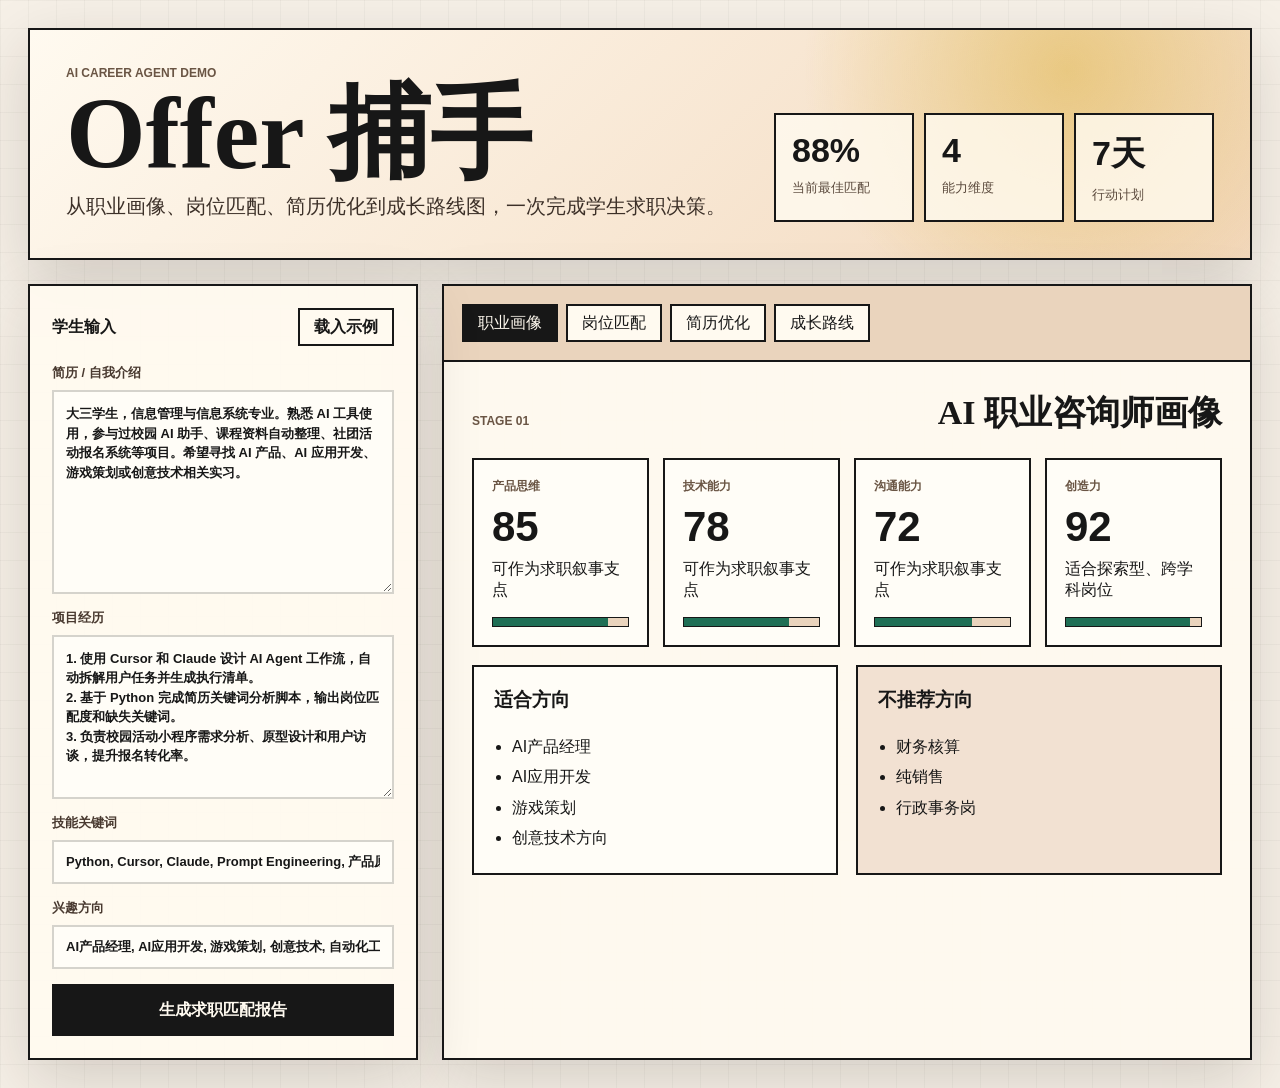
==== index.html @ b18f6e70 "Build Offer Catcher demo" ====
<!doctype html>
<html lang="zh-CN">
  <head>
    <meta charset="UTF-8" />
    <meta name="viewport" content="width=device-width, initial-scale=1.0" />
    <title>Offer 捕手 | 学生求职匹配智能体</title>
    <link rel="stylesheet" href="./styles.css" />
  </head>
  <body>
    <main class="app-shell">
      <section class="hero">
        <div>
          <p class="eyebrow">AI Career Agent Demo</p>
          <h1>Offer 捕手</h1>
          <p class="subtitle">从职业画像、岗位匹配、简历优化到成长路线图，一次完成学生求职决策。</p>
        </div>
        <div class="hero-metrics" aria-label="demo summary">
          <div><strong id="topScore">92%</strong><span>当前最佳匹配</span></div>
          <div><strong>4</strong><span>能力维度</span></div>
          <div><strong>7天</strong><span>行动计划</span></div>
        </div>
      </section>

      <section class="workspace">
        <aside class="input-panel" aria-label="student profile input">
          <div class="panel-title">
            <span>学生输入</span>
            <button id="loadSample" type="button">载入示例</button>
          </div>

          <label>
            简历 / 自我介绍
            <textarea id="resumeInput" rows="9"></textarea>
          </label>

          <label>
            项目经历
            <textarea id="projectInput" rows="7"></textarea>
          </label>

          <label>
            技能关键词
            <input id="skillInput" type="text" />
          </label>

          <label>
            兴趣方向
            <input id="interestInput" type="text" />
          </label>

          <button class="primary-action" id="analyzeBtn" type="button">生成求职匹配报告</button>
        </aside>

        <section class="result-panel">
          <nav class="stage-tabs" aria-label="analysis stages">
            <button class="tab active" data-tab="profile" type="button">职业画像</button>
            <button class="tab" data-tab="jobs" type="button">岗位匹配</button>
            <button class="tab" data-tab="resume" type="button">简历优化</button>
            <button class="tab" data-tab="roadmap" type="button">成长路线</button>
          </nav>

          <section class="tab-page active" id="profile">
            <div class="section-head">
              <p class="eyebrow">Stage 01</p>
              <h2>AI 职业咨询师画像</h2>
            </div>
            <div class="score-grid" id="abilityGrid"></div>
            <div class="two-column">
              <article class="insight-card">
                <h3>适合方向</h3>
                <ul id="fitList"></ul>
              </article>
              <article class="insight-card muted">
                <h3>不推荐方向</h3>
                <ul id="avoidList"></ul>
              </article>
            </div>
          </section>

          <section class="tab-page" id="jobs">
            <div class="section-head">
              <p class="eyebrow">Stage 02</p>
              <h2>岗位库智能匹配</h2>
            </div>
            <div class="job-list" id="jobList"></div>
          </section>

          <section class="tab-page" id="resume">
            <div class="section-head">
              <p class="eyebrow">Stage 03</p>
              <h2>面向目标岗位的简历优化</h2>
            </div>
            <div class="ats-card">
              <div>
                <span class="small-label">ATS 风险</span>
                <strong id="atsRisk">中</strong>
              </div>
              <div>
                <span class="small-label">缺失关键词</span>
                <p id="missingKeywords"></p>
              </div>
            </div>
            <div class="rewrite-box">
              <div>
                <span class="small-label">原文</span>
                <p id="beforeText"></p>
              </div>
              <div>
                <span class="small-label">建议改写</span>
                <p id="afterText"></p>
              </div>
            </div>
            <article class="insight-card">
              <h3>模拟 HR 视角</h3>
              <p id="hrView"></p>
            </article>
          </section>

          <section class="tab-page" id="roadmap">
            <div class="section-head">
              <p class="eyebrow">Stage 04</p>
              <h2>求职成长路线图</h2>
            </div>
            <div class="gap-strip" id="gapStrip"></div>
            <div class="timeline" id="timeline"></div>
          </section>
        </section>
      </section>
    </main>

    <script src="./app.js"></script>
  </body>
</html>
---- styles.css ----
:root {
  --ink: #171717;
  --paper: #f6f0e7;
  --panel: #fffaf0;
  --line: #241b1430;
  --green: #1f6f55;
  --red: #b64032;
  --yellow: #dfb548;
  --blue: #2e5f8a;
  --shadow: 0 20px 60px rgba(36, 27, 20, 0.16);
}

* {
  box-sizing: border-box;
}

body {
  margin: 0;
  min-height: 100vh;
  color: var(--ink);
  background:
    linear-gradient(90deg, rgba(36, 27, 20, 0.035) 1px, transparent 1px),
    linear-gradient(rgba(36, 27, 20, 0.035) 1px, transparent 1px),
    var(--paper);
  background-size: 28px 28px;
  font-family: "Avenir Next", "PingFang SC", "Microsoft YaHei", sans-serif;
}

button,
input,
textarea {
  font: inherit;
}

.app-shell {
  width: min(1440px, 100%);
  margin: 0 auto;
  padding: 28px;
}

.hero {
  display: grid;
  grid-template-columns: minmax(0, 1fr) auto;
  gap: 24px;
  align-items: end;
  min-height: 220px;
  padding: 36px;
  border: 2px solid var(--ink);
  background:
    radial-gradient(circle at 85% 18%, rgba(223, 181, 72, 0.55), transparent 25%),
    linear-gradient(135deg, #fffaf0 0%, #f2d7bb 100%);
  box-shadow: var(--shadow);
}

.eyebrow,
.small-label {
  display: block;
  margin: 0 0 8px;
  color: #6a5544;
  font-size: 12px;
  font-weight: 800;
  letter-spacing: 0;
  text-transform: uppercase;
}

h1,
h2,
h3,
p {
  margin-top: 0;
}

h1 {
  margin-bottom: 10px;
  font-family: Georgia, "Times New Roman", serif;
  font-size: clamp(58px, 8vw, 118px);
  line-height: 0.9;
}

.subtitle {
  max-width: 760px;
  margin-bottom: 0;
  color: #3c3028;
  font-size: 20px;
  line-height: 1.6;
}

.hero-metrics {
  display: grid;
  grid-template-columns: repeat(3, 140px);
  gap: 10px;
}

.hero-metrics div {
  min-height: 108px;
  padding: 16px;
  border: 2px solid var(--ink);
  background: rgba(255, 250, 240, 0.82);
}

.hero-metrics strong {
  display: block;
  margin-bottom: 8px;
  font-size: 34px;
}

.hero-metrics span {
  color: #5b4a3d;
  font-size: 13px;
}

.workspace {
  display: grid;
  grid-template-columns: 390px minmax(0, 1fr);
  gap: 24px;
  margin-top: 24px;
}

.input-panel,
.result-panel {
  border: 2px solid var(--ink);
  background: rgba(255, 250, 240, 0.94);
  box-shadow: var(--shadow);
}

.input-panel {
  position: sticky;
  top: 24px;
  align-self: start;
  padding: 22px;
}

.panel-title {
  display: flex;
  align-items: center;
  justify-content: space-between;
  margin-bottom: 18px;
  font-weight: 900;
}

.panel-title button,
.tab {
  min-height: 38px;
  padding: 0 14px;
  border: 2px solid var(--ink);
  background: #fffaf0;
  color: var(--ink);
  cursor: pointer;
  transition: transform 160ms ease, background 160ms ease;
}

.panel-title button:hover,
.tab:hover,
.primary-action:hover {
  transform: translateY(-1px);
}

label {
  display: grid;
  gap: 8px;
  margin-bottom: 15px;
  color: #493a30;
  font-size: 13px;
  font-weight: 800;
}

textarea,
input {
  width: 100%;
  border: 2px solid var(--line);
  background: #fffdf7;
  color: var(--ink);
  outline: none;
}

textarea {
  min-height: 100px;
  padding: 12px;
  resize: vertical;
  line-height: 1.5;
}

input {
  height: 44px;
  padding: 0 12px;
}

textarea:focus,
input:focus {
  border-color: var(--green);
}

.primary-action {
  width: 100%;
  min-height: 52px;
  border: 2px solid var(--ink);
  background: var(--ink);
  color: #fffaf0;
  font-weight: 900;
  cursor: pointer;
}

.result-panel {
  min-height: 760px;
}

.stage-tabs {
  display: flex;
  gap: 8px;
  flex-wrap: wrap;
  padding: 18px;
  border-bottom: 2px solid var(--ink);
  background: #ead4bd;
}

.tab.active {
  background: var(--ink);
  color: #fffaf0;
}

.tab-page {
  display: none;
  padding: 28px;
}

.tab-page.active {
  display: block;
}

.section-head {
  display: flex;
  align-items: end;
  justify-content: space-between;
  gap: 16px;
  margin-bottom: 22px;
}

.section-head h2 {
  margin-bottom: 0;
  font-family: Georgia, "Times New Roman", serif;
  font-size: 34px;
}

.score-grid {
  display: grid;
  grid-template-columns: repeat(4, minmax(0, 1fr));
  gap: 14px;
  margin-bottom: 18px;
}

.score-card,
.insight-card,
.job-card,
.ats-card,
.rewrite-box,
.gap-item,
.timeline-step {
  border: 2px solid var(--ink);
  background: #fffdf7;
}

.score-card {
  min-height: 164px;
  padding: 18px;
}

.score-card strong {
  display: block;
  margin-bottom: 8px;
  font-size: 42px;
}

.bar {
  height: 10px;
  margin-top: 16px;
  border: 1px solid var(--ink);
  background: #ead4bd;
}

.bar span {
  display: block;
  height: 100%;
  background: var(--green);
}

.two-column {
  display: grid;
  grid-template-columns: 1fr 1fr;
  gap: 18px;
}

.insight-card {
  padding: 20px;
}

.insight-card.muted {
  background: #f2e1d2;
}

ul {
  margin: 0;
  padding-left: 18px;
  line-height: 1.9;
}

.job-list {
  display: grid;
  gap: 14px;
}

.job-card {
  display: grid;
  grid-template-columns: minmax(0, 1fr) 136px;
  gap: 18px;
  padding: 18px;
  cursor: pointer;
}

.job-card.selected {
  outline: 4px solid var(--yellow);
}

.job-card h3 {
  margin-bottom: 8px;
  font-size: 22px;
}

.job-meta,
.tag-row {
  display: flex;
  gap: 8px;
  flex-wrap: wrap;
  margin: 10px 0;
}

.tag {
  padding: 5px 8px;
  border: 1px solid var(--ink);
  background: #f3d47c;
  font-size: 12px;
  font-weight: 800;
}

.match-score {
  display: grid;
  place-items: center;
  align-self: stretch;
  border-left: 2px solid var(--ink);
  font-size: 34px;
  font-weight: 900;
}

.job-notes {
  display: grid;
  grid-template-columns: 1fr 1fr;
  gap: 12px;
  margin-top: 12px;
}

.note {
  padding: 12px;
  background: #f6f0e7;
  line-height: 1.5;
}

.ats-card {
  display: grid;
  grid-template-columns: 160px minmax(0, 1fr);
  gap: 20px;
  padding: 18px;
  margin-bottom: 16px;
}

#atsRisk {
  color: var(--red);
  font-size: 38px;
}

.rewrite-box {
  display: grid;
  grid-template-columns: 1fr 1fr;
  gap: 0;
  margin-bottom: 16px;
}

.rewrite-box > div {
  padding: 20px;
}

.rewrite-box > div + div {
  border-left: 2px solid var(--ink);
  background: #e8f0df;
}

.gap-strip {
  display: grid;
  grid-template-columns: repeat(3, 1fr);
  gap: 12px;
  margin-bottom: 18px;
}

.gap-item {
  padding: 16px;
  background: #f3d47c;
}

.gap-item strong {
  display: block;
  margin-bottom: 8px;
  font-size: 24px;
}

.timeline {
  display: grid;
  gap: 12px;
}

.timeline-step {
  display: grid;
  grid-template-columns: 120px minmax(0, 1fr);
  gap: 18px;
  padding: 18px;
}

.timeline-step strong {
  color: var(--blue);
}

@media (max-width: 1020px) {
  .hero,
  .workspace {
    grid-template-columns: 1fr;
  }

  .hero-metrics,
  .score-grid,
  .gap-strip {
    grid-template-columns: repeat(2, minmax(0, 1fr));
  }

  .input-panel {
    position: static;
  }
}

@media (max-width: 680px) {
  .app-shell {
    padding: 14px;
  }

  .hero {
    padding: 22px;
  }

  .hero-metrics,
  .score-grid,
  .two-column,
  .job-card,
  .job-notes,
  .ats-card,
  .rewrite-box,
  .gap-strip,
  .timeline-step {
    grid-template-columns: 1fr;
  }

  .match-score,
  .rewrite-box > div + div {
    border-left: 0;
    border-top: 2px solid var(--ink);
  }

  .section-head {
    display: block;
  }
}
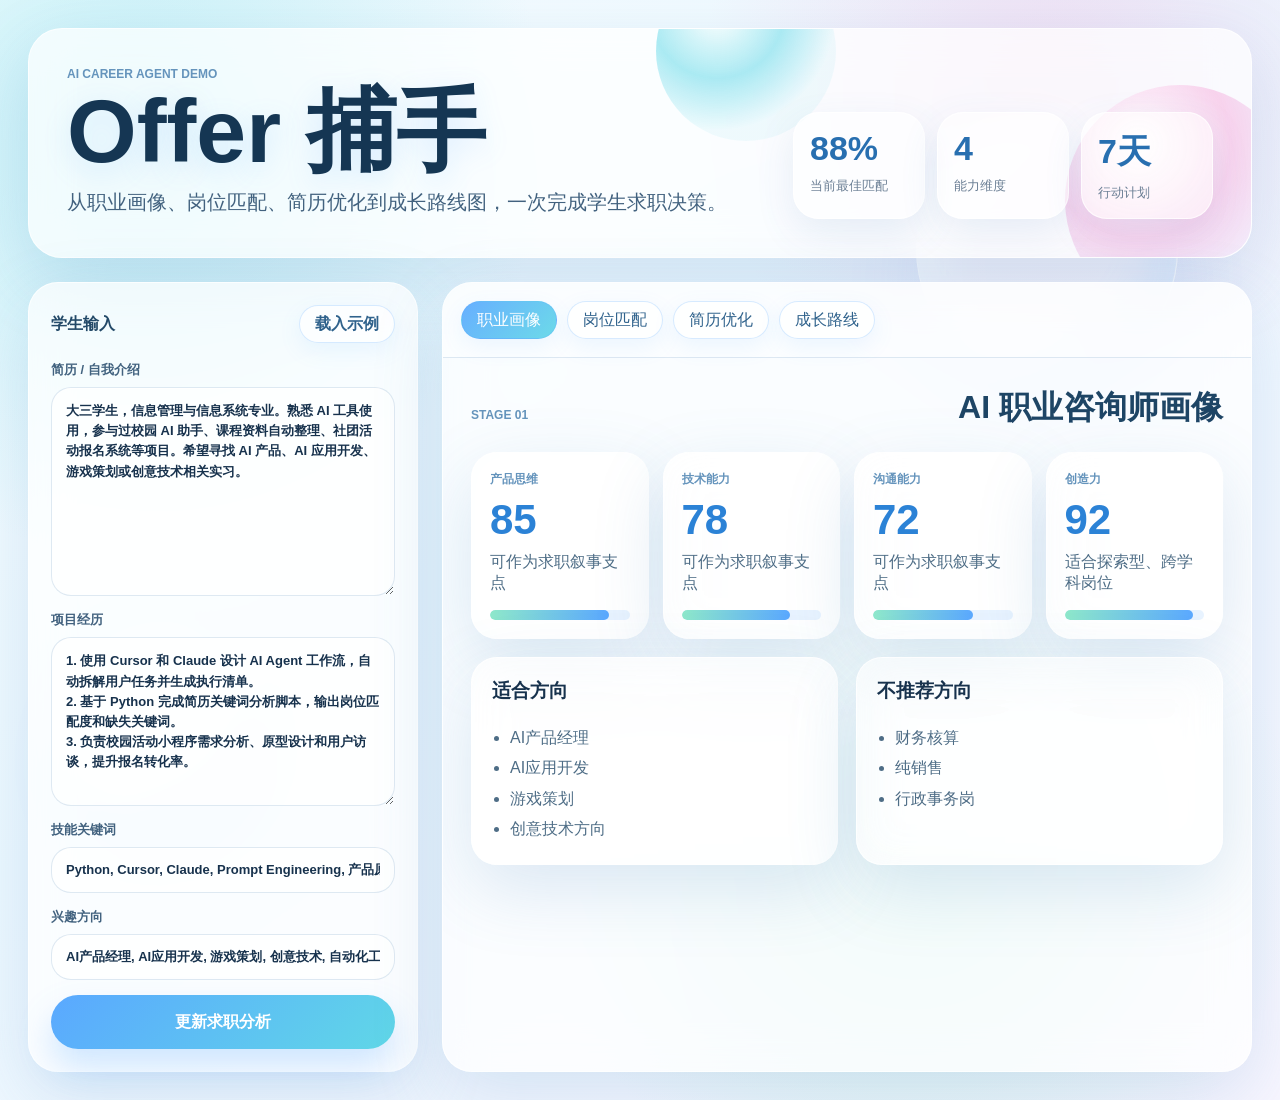
==== commit e0388072: "Split demo into linked pages" ====
--- a/index.html
+++ b/index.html
@@ -3,10 +3,10 @@
   <head>
     <meta charset="UTF-8" />
     <meta name="viewport" content="width=device-width, initial-scale=1.0" />
-    <title>Offer 捕手 | 学生求职匹配智能体</title>
+    <title>Offer 捕手 | 职业画像</title>
     <link rel="stylesheet" href="./styles.css" />
   </head>
-  <body>
+  <body data-page="profile">
     <main class="app-shell">
       <section class="hero">
         <div>
@@ -48,15 +48,15 @@
             <input id="interestInput" type="text" />
           </label>
 
-          <button class="primary-action" id="analyzeBtn" type="button">生成求职匹配报告</button>
+          <button class="primary-action" id="analyzeBtn" type="button">更新求职分析</button>
         </aside>
 
         <section class="result-panel">
-          <nav class="stage-tabs" aria-label="analysis stages">
-            <button class="tab active" data-tab="profile" type="button">职业画像</button>
-            <button class="tab" data-tab="jobs" type="button">岗位匹配</button>
-            <button class="tab" data-tab="resume" type="button">简历优化</button>
-            <button class="tab" data-tab="roadmap" type="button">成长路线</button>
+          <nav class="stage-tabs" aria-label="analysis pages">
+            <a class="tab active" href="./index.html">职业画像</a>
+            <a class="tab" href="./jobs.html">岗位匹配</a>
+            <a class="tab" href="./resume.html">简历优化</a>
+            <a class="tab" href="./roadmap.html">成长路线</a>
           </nav>
 
           <section class="tab-page active" id="profile">
@@ -76,54 +76,6 @@
               </article>
             </div>
           </section>
-
-          <section class="tab-page" id="jobs">
-            <div class="section-head">
-              <p class="eyebrow">Stage 02</p>
-              <h2>岗位库智能匹配</h2>
-            </div>
-            <div class="job-list" id="jobList"></div>
-          </section>
-
-          <section class="tab-page" id="resume">
-            <div class="section-head">
-              <p class="eyebrow">Stage 03</p>
-              <h2>面向目标岗位的简历优化</h2>
-            </div>
-            <div class="ats-card">
-              <div>
-                <span class="small-label">ATS 风险</span>
-                <strong id="atsRisk">中</strong>
-              </div>
-              <div>
-                <span class="small-label">缺失关键词</span>
-                <p id="missingKeywords"></p>
-              </div>
-            </div>
-            <div class="rewrite-box">
-              <div>
-                <span class="small-label">原文</span>
-                <p id="beforeText"></p>
-              </div>
-              <div>
-                <span class="small-label">建议改写</span>
-                <p id="afterText"></p>
-              </div>
-            </div>
-            <article class="insight-card">
-              <h3>模拟 HR 视角</h3>
-              <p id="hrView"></p>
-            </article>
-          </section>
-
-          <section class="tab-page" id="roadmap">
-            <div class="section-head">
-              <p class="eyebrow">Stage 04</p>
-              <h2>求职成长路线图</h2>
-            </div>
-            <div class="gap-strip" id="gapStrip"></div>
-            <div class="timeline" id="timeline"></div>
-          </section>
         </section>
       </section>
     </main>
--- a/styles.css
+++ b/styles.css
@@ -1,13 +1,18 @@
 :root {
-  --ink: #171717;
-  --paper: #f6f0e7;
-  --panel: #fffaf0;
-  --line: #241b1430;
-  --green: #1f6f55;
-  --red: #b64032;
-  --yellow: #dfb548;
-  --blue: #2e5f8a;
-  --shadow: 0 20px 60px rgba(36, 27, 20, 0.16);
+  --ink: #17324d;
+  --muted: #6b7f95;
+  --paper: #f4fbff;
+  --panel: rgba(255, 255, 255, 0.72);
+  --panel-strong: rgba(255, 255, 255, 0.9);
+  --line: rgba(108, 154, 197, 0.22);
+  --blue: #5aa8ff;
+  --cyan: #60d7e7;
+  --mint: #8ee8ca;
+  --pink: #f3a3d8;
+  --violet: #a9a7ff;
+  --red: #ef6f8f;
+  --shadow: 0 24px 70px rgba(74, 134, 190, 0.18);
+  --soft-shadow: 0 14px 38px rgba(74, 134, 190, 0.12);
 }
 
 * {
@@ -19,11 +24,40 @@
   min-height: 100vh;
   color: var(--ink);
   background:
-    linear-gradient(90deg, rgba(36, 27, 20, 0.035) 1px, transparent 1px),
-    linear-gradient(rgba(36, 27, 20, 0.035) 1px, transparent 1px),
-    var(--paper);
-  background-size: 28px 28px;
+    radial-gradient(circle at 10% 12%, rgba(96, 215, 231, 0.34), transparent 28%),
+    radial-gradient(circle at 82% 8%, rgba(243, 163, 216, 0.3), transparent 24%),
+    radial-gradient(circle at 72% 78%, rgba(142, 232, 202, 0.34), transparent 30%),
+    linear-gradient(145deg, #f7fdff 0%, #ecf8ff 44%, #f8f6ff 100%);
   font-family: "Avenir Next", "PingFang SC", "Microsoft YaHei", sans-serif;
+}
+
+body::before,
+body::after {
+  position: fixed;
+  z-index: -1;
+  width: 260px;
+  height: 260px;
+  border: 1px solid rgba(255, 255, 255, 0.78);
+  border-radius: 999px;
+  background: rgba(255, 255, 255, 0.28);
+  box-shadow:
+    inset 18px 18px 44px rgba(255, 255, 255, 0.7),
+    inset -20px -24px 42px rgba(90, 168, 255, 0.13),
+    0 30px 80px rgba(90, 168, 255, 0.1);
+  content: "";
+  pointer-events: none;
+}
+
+body::before {
+  top: 118px;
+  right: 8vw;
+}
+
+body::after {
+  bottom: 78px;
+  left: 6vw;
+  width: 180px;
+  height: 180px;
 }
 
 button,
@@ -38,216 +72,9 @@
   padding: 28px;
 }
 
-.hero {
-  display: grid;
-  grid-template-columns: minmax(0, 1fr) auto;
-  gap: 24px;
-  align-items: end;
-  min-height: 220px;
-  padding: 36px;
-  border: 2px solid var(--ink);
-  background:
-    radial-gradient(circle at 85% 18%, rgba(223, 181, 72, 0.55), transparent 25%),
-    linear-gradient(135deg, #fffaf0 0%, #f2d7bb 100%);
-  box-shadow: var(--shadow);
-}
-
-.eyebrow,
-.small-label {
-  display: block;
-  margin: 0 0 8px;
-  color: #6a5544;
-  font-size: 12px;
-  font-weight: 800;
-  letter-spacing: 0;
-  text-transform: uppercase;
-}
-
-h1,
-h2,
-h3,
-p {
-  margin-top: 0;
-}
-
-h1 {
-  margin-bottom: 10px;
-  font-family: Georgia, "Times New Roman", serif;
-  font-size: clamp(58px, 8vw, 118px);
-  line-height: 0.9;
-}
-
-.subtitle {
-  max-width: 760px;
-  margin-bottom: 0;
-  color: #3c3028;
-  font-size: 20px;
-  line-height: 1.6;
-}
-
-.hero-metrics {
-  display: grid;
-  grid-template-columns: repeat(3, 140px);
-  gap: 10px;
-}
-
-.hero-metrics div {
-  min-height: 108px;
-  padding: 16px;
-  border: 2px solid var(--ink);
-  background: rgba(255, 250, 240, 0.82);
-}
-
-.hero-metrics strong {
-  display: block;
-  margin-bottom: 8px;
-  font-size: 34px;
-}
-
-.hero-metrics span {
-  color: #5b4a3d;
-  font-size: 13px;
-}
-
-.workspace {
-  display: grid;
-  grid-template-columns: 390px minmax(0, 1fr);
-  gap: 24px;
-  margin-top: 24px;
-}
-
+.hero,
 .input-panel,
-.result-panel {
-  border: 2px solid var(--ink);
-  background: rgba(255, 250, 240, 0.94);
-  box-shadow: var(--shadow);
-}
-
-.input-panel {
-  position: sticky;
-  top: 24px;
-  align-self: start;
-  padding: 22px;
-}
-
-.panel-title {
-  display: flex;
-  align-items: center;
-  justify-content: space-between;
-  margin-bottom: 18px;
-  font-weight: 900;
-}
-
-.panel-title button,
-.tab {
-  min-height: 38px;
-  padding: 0 14px;
-  border: 2px solid var(--ink);
-  background: #fffaf0;
-  color: var(--ink);
-  cursor: pointer;
-  transition: transform 160ms ease, background 160ms ease;
-}
-
-.panel-title button:hover,
-.tab:hover,
-.primary-action:hover {
-  transform: translateY(-1px);
-}
-
-label {
-  display: grid;
-  gap: 8px;
-  margin-bottom: 15px;
-  color: #493a30;
-  font-size: 13px;
-  font-weight: 800;
-}
-
-textarea,
-input {
-  width: 100%;
-  border: 2px solid var(--line);
-  background: #fffdf7;
-  color: var(--ink);
-  outline: none;
-}
-
-textarea {
-  min-height: 100px;
-  padding: 12px;
-  resize: vertical;
-  line-height: 1.5;
-}
-
-input {
-  height: 44px;
-  padding: 0 12px;
-}
-
-textarea:focus,
-input:focus {
-  border-color: var(--green);
-}
-
-.primary-action {
-  width: 100%;
-  min-height: 52px;
-  border: 2px solid var(--ink);
-  background: var(--ink);
-  color: #fffaf0;
-  font-weight: 900;
-  cursor: pointer;
-}
-
-.result-panel {
-  min-height: 760px;
-}
-
-.stage-tabs {
-  display: flex;
-  gap: 8px;
-  flex-wrap: wrap;
-  padding: 18px;
-  border-bottom: 2px solid var(--ink);
-  background: #ead4bd;
-}
-
-.tab.active {
-  background: var(--ink);
-  color: #fffaf0;
-}
-
-.tab-page {
-  display: none;
-  padding: 28px;
-}
-
-.tab-page.active {
-  display: block;
-}
-
-.section-head {
-  display: flex;
-  align-items: end;
-  justify-content: space-between;
-  gap: 16px;
-  margin-bottom: 22px;
-}
-
-.section-head h2 {
-  margin-bottom: 0;
-  font-family: Georgia, "Times New Roman", serif;
-  font-size: 34px;
-}
-
-.score-grid {
-  display: grid;
-  grid-template-columns: repeat(4, minmax(0, 1fr));
-  gap: 14px;
-  margin-bottom: 18px;
-}
-
+.result-panel,
 .score-card,
 .insight-card,
 .job-card,
@@ -255,8 +82,274 @@
 .rewrite-box,
 .gap-item,
 .timeline-step {
-  border: 2px solid var(--ink);
-  background: #fffdf7;
+  border: 1px solid rgba(255, 255, 255, 0.72);
+  background: var(--panel);
+  box-shadow: var(--shadow);
+  backdrop-filter: blur(20px);
+  -webkit-backdrop-filter: blur(20px);
+}
+
+.hero {
+  position: relative;
+  overflow: hidden;
+  display: grid;
+  grid-template-columns: minmax(0, 1fr) auto;
+  gap: 24px;
+  align-items: end;
+  min-height: 230px;
+  padding: 38px;
+  border-radius: 34px;
+}
+
+.hero::before,
+.hero::after {
+  position: absolute;
+  border-radius: 999px;
+  content: "";
+  pointer-events: none;
+}
+
+.hero::before {
+  top: -68px;
+  right: 34%;
+  width: 180px;
+  height: 180px;
+  background: radial-gradient(circle at 34% 28%, #ffffff 0%, rgba(96, 215, 231, 0.52) 38%, rgba(96, 215, 231, 0.08) 68%);
+}
+
+.hero::after {
+  right: -44px;
+  bottom: -58px;
+  width: 230px;
+  height: 230px;
+  background: radial-gradient(circle at 32% 26%, #ffffff 0%, rgba(243, 163, 216, 0.45) 40%, rgba(169, 167, 255, 0.12) 72%);
+}
+
+.eyebrow,
+.small-label {
+  display: block;
+  margin: 0 0 8px;
+  color: #6594bc;
+  font-size: 12px;
+  font-weight: 800;
+  letter-spacing: 0;
+  text-transform: uppercase;
+}
+
+h1,
+h2,
+h3,
+p {
+  margin-top: 0;
+}
+
+h1 {
+  position: relative;
+  z-index: 1;
+  margin-bottom: 12px;
+  color: #153653;
+  font-size: clamp(52px, 7vw, 104px);
+  line-height: 0.95;
+  text-shadow: 0 8px 28px rgba(90, 168, 255, 0.18);
+}
+
+.subtitle {
+  position: relative;
+  z-index: 1;
+  max-width: 740px;
+  margin-bottom: 0;
+  color: #42627f;
+  font-size: 20px;
+  line-height: 1.65;
+}
+
+.hero-metrics {
+  position: relative;
+  z-index: 1;
+  display: grid;
+  grid-template-columns: repeat(3, 132px);
+  gap: 12px;
+}
+
+.hero-metrics div {
+  min-height: 104px;
+  padding: 16px;
+  border: 1px solid rgba(255, 255, 255, 0.74);
+  border-radius: 26px;
+  background: rgba(255, 255, 255, 0.58);
+  box-shadow: var(--soft-shadow);
+}
+
+.hero-metrics strong {
+  display: block;
+  margin-bottom: 8px;
+  color: #286fb0;
+  font-size: 34px;
+}
+
+.hero-metrics span {
+  color: var(--muted);
+  font-size: 13px;
+}
+
+.workspace {
+  display: grid;
+  grid-template-columns: 390px minmax(0, 1fr);
+  gap: 24px;
+  margin-top: 24px;
+}
+
+.input-panel,
+.result-panel {
+  border-radius: 30px;
+}
+
+.input-panel {
+  position: sticky;
+  top: 24px;
+  align-self: start;
+  padding: 22px;
+}
+
+.panel-title {
+  display: flex;
+  align-items: center;
+  justify-content: space-between;
+  margin-bottom: 18px;
+  color: #234968;
+  font-weight: 900;
+}
+
+.panel-title button,
+.tab {
+  display: inline-flex;
+  align-items: center;
+  justify-content: center;
+  min-height: 38px;
+  padding: 0 15px;
+  border: 1px solid rgba(90, 168, 255, 0.24);
+  border-radius: 999px;
+  background: rgba(255, 255, 255, 0.7);
+  color: #2f628c;
+  cursor: pointer;
+  box-shadow: 0 8px 22px rgba(90, 168, 255, 0.1);
+  text-decoration: none;
+  transition: transform 160ms ease, background 160ms ease, color 160ms ease;
+}
+
+.panel-title button:hover,
+.tab:hover,
+.primary-action:hover {
+  transform: translateY(-2px);
+}
+
+label {
+  display: grid;
+  gap: 8px;
+  margin-bottom: 15px;
+  color: #42627f;
+  font-size: 13px;
+  font-weight: 800;
+}
+
+textarea,
+input {
+  width: 100%;
+  border: 1px solid var(--line);
+  border-radius: 20px;
+  background: rgba(255, 255, 255, 0.68);
+  color: var(--ink);
+  outline: none;
+  box-shadow: inset 0 1px 0 rgba(255, 255, 255, 0.8);
+}
+
+textarea {
+  min-height: 100px;
+  padding: 13px 14px;
+  resize: vertical;
+  line-height: 1.55;
+}
+
+input {
+  height: 46px;
+  padding: 0 14px;
+}
+
+textarea:focus,
+input:focus {
+  border-color: rgba(90, 168, 255, 0.72);
+  box-shadow: 0 0 0 4px rgba(90, 168, 255, 0.13);
+}
+
+.primary-action {
+  width: 100%;
+  min-height: 54px;
+  border: 0;
+  border-radius: 999px;
+  background: linear-gradient(135deg, var(--blue), var(--cyan));
+  color: white;
+  font-weight: 900;
+  cursor: pointer;
+  box-shadow: 0 18px 34px rgba(90, 168, 255, 0.28);
+}
+
+.result-panel {
+  min-height: 760px;
+  overflow: hidden;
+}
+
+.stage-tabs {
+  display: flex;
+  gap: 10px;
+  flex-wrap: wrap;
+  padding: 18px;
+  border-bottom: 1px solid var(--line);
+  background: rgba(255, 255, 255, 0.38);
+}
+
+.tab.active {
+  background: linear-gradient(135deg, rgba(90, 168, 255, 0.92), rgba(96, 215, 231, 0.92));
+  color: white;
+}
+
+.tab-page {
+  display: none;
+  padding: 28px;
+}
+
+.tab-page.active {
+  display: block;
+}
+
+.section-head {
+  display: flex;
+  align-items: end;
+  justify-content: space-between;
+  gap: 16px;
+  margin-bottom: 22px;
+}
+
+.section-head h2 {
+  margin-bottom: 0;
+  color: #1e4565;
+  font-size: 32px;
+}
+
+.score-grid {
+  display: grid;
+  grid-template-columns: repeat(4, minmax(0, 1fr));
+  gap: 14px;
+  margin-bottom: 18px;
+}
+
+.score-card,
+.insight-card,
+.job-card,
+.ats-card,
+.rewrite-box,
+.gap-item,
+.timeline-step {
+  border-radius: 26px;
 }
 
 .score-card {
@@ -267,20 +360,31 @@
 .score-card strong {
   display: block;
   margin-bottom: 8px;
+  color: #2b82d6;
   font-size: 42px;
+}
+
+.score-card p,
+.insight-card p,
+.job-card p,
+.note,
+.timeline-step p {
+  color: #4e6d86;
 }
 
 .bar {
   height: 10px;
   margin-top: 16px;
-  border: 1px solid var(--ink);
-  background: #ead4bd;
+  overflow: hidden;
+  border-radius: 999px;
+  background: rgba(90, 168, 255, 0.14);
 }
 
 .bar span {
   display: block;
   height: 100%;
-  background: var(--green);
+  border-radius: inherit;
+  background: linear-gradient(90deg, var(--mint), var(--blue));
 }
 
 .two-column {
@@ -294,12 +398,13 @@
 }
 
 .insight-card.muted {
-  background: #f2e1d2;
+  background: rgba(255, 255, 255, 0.52);
 }
 
 ul {
   margin: 0;
   padding-left: 18px;
+  color: #4e6d86;
   line-height: 1.9;
 }
 
@@ -314,14 +419,20 @@
   gap: 18px;
   padding: 18px;
   cursor: pointer;
+  transition: transform 180ms ease, box-shadow 180ms ease;
+}
+
+.job-card:hover {
+  transform: translateY(-2px);
 }
 
 .job-card.selected {
-  outline: 4px solid var(--yellow);
+  box-shadow: 0 0 0 3px rgba(90, 168, 255, 0.22), var(--shadow);
 }
 
 .job-card h3 {
   margin-bottom: 8px;
+  color: #1e4565;
   font-size: 22px;
 }
 
@@ -334,9 +445,11 @@
 }
 
 .tag {
-  padding: 5px 8px;
-  border: 1px solid var(--ink);
-  background: #f3d47c;
+  padding: 6px 10px;
+  border: 1px solid rgba(90, 168, 255, 0.22);
+  border-radius: 999px;
+  background: rgba(236, 248, 255, 0.88);
+  color: #3373a8;
   font-size: 12px;
   font-weight: 800;
 }
@@ -345,7 +458,8 @@
   display: grid;
   place-items: center;
   align-self: stretch;
-  border-left: 2px solid var(--ink);
+  border-left: 1px solid var(--line);
+  color: #2484d5;
   font-size: 34px;
   font-weight: 900;
 }
@@ -358,8 +472,9 @@
 }
 
 .note {
-  padding: 12px;
-  background: #f6f0e7;
+  padding: 13px;
+  border-radius: 18px;
+  background: rgba(236, 248, 255, 0.58);
   line-height: 1.5;
 }
 
@@ -381,6 +496,7 @@
   grid-template-columns: 1fr 1fr;
   gap: 0;
   margin-bottom: 16px;
+  overflow: hidden;
 }
 
 .rewrite-box > div {
@@ -388,8 +504,8 @@
 }
 
 .rewrite-box > div + div {
-  border-left: 2px solid var(--ink);
-  background: #e8f0df;
+  border-left: 1px solid var(--line);
+  background: rgba(231, 255, 247, 0.55);
 }
 
 .gap-strip {
@@ -401,13 +517,18 @@
 
 .gap-item {
   padding: 16px;
-  background: #f3d47c;
+  background: linear-gradient(145deg, rgba(255, 255, 255, 0.78), rgba(225, 247, 255, 0.62));
 }
 
 .gap-item strong {
   display: block;
   margin-bottom: 8px;
+  color: #2b82d6;
   font-size: 24px;
+}
+
+.gap-item span {
+  color: var(--muted);
 }
 
 .timeline {
@@ -423,7 +544,7 @@
 }
 
 .timeline-step strong {
-  color: var(--blue);
+  color: #6a8df0;
 }
 
 @media (max-width: 1020px) {
@@ -450,6 +571,7 @@
 
   .hero {
     padding: 22px;
+    border-radius: 26px;
   }
 
   .hero-metrics,
@@ -467,7 +589,7 @@
   .match-score,
   .rewrite-box > div + div {
     border-left: 0;
-    border-top: 2px solid var(--ink);
+    border-top: 1px solid var(--line);
   }
 
   .section-head {
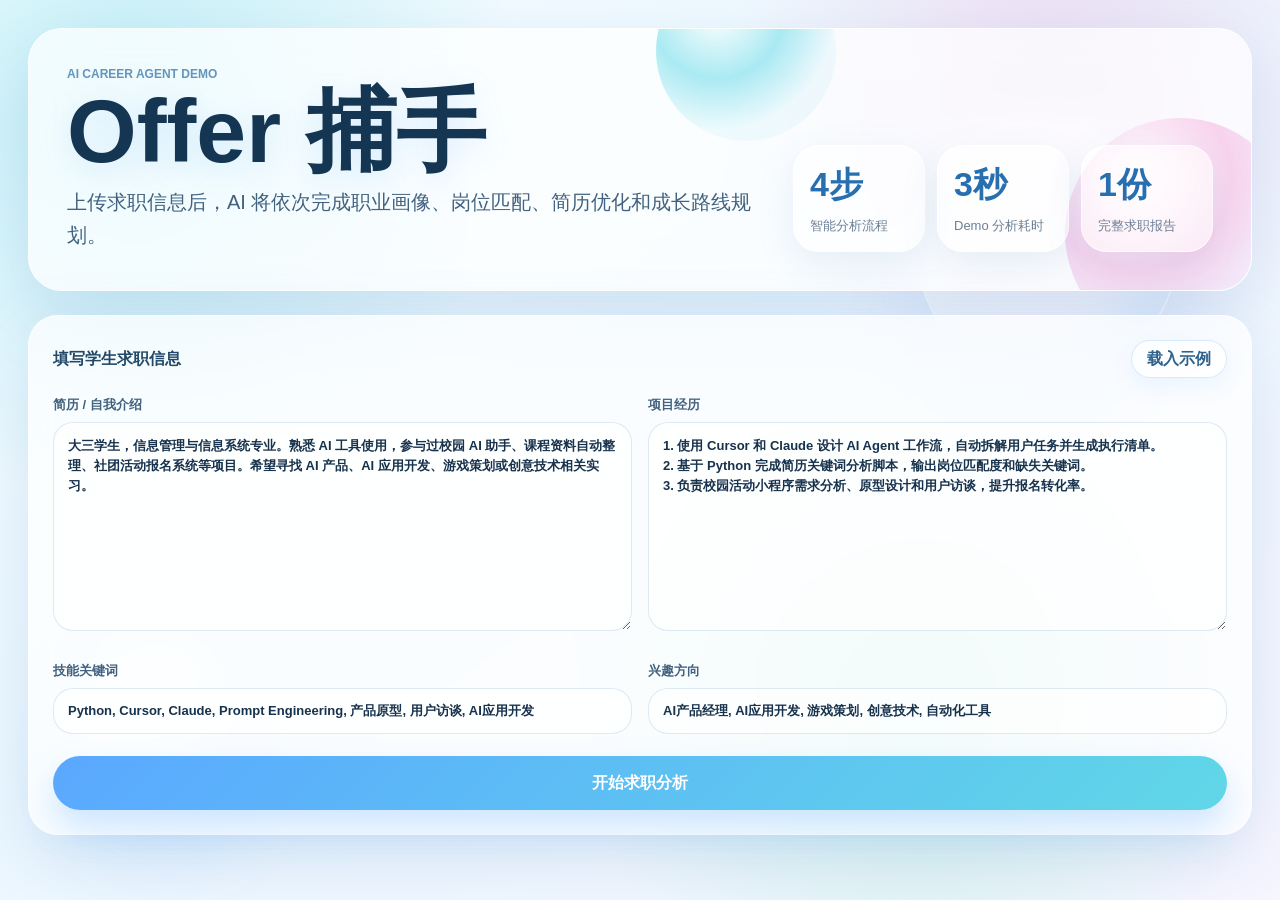
==== commit de7a41eb: "Add analysis loading flow and separate result pages" ====
--- a/index.html
+++ b/index.html
@@ -3,31 +3,31 @@
   <head>
     <meta charset="UTF-8" />
     <meta name="viewport" content="width=device-width, initial-scale=1.0" />
-    <title>Offer 捕手 | 职业画像</title>
+    <title>Offer 捕手 | 开始分析</title>
     <link rel="stylesheet" href="./styles.css" />
   </head>
-  <body data-page="profile">
+  <body data-page="start">
     <main class="app-shell">
-      <section class="hero">
+      <section class="hero start-hero">
         <div>
           <p class="eyebrow">AI Career Agent Demo</p>
           <h1>Offer 捕手</h1>
-          <p class="subtitle">从职业画像、岗位匹配、简历优化到成长路线图，一次完成学生求职决策。</p>
+          <p class="subtitle">上传求职信息后，AI 将依次完成职业画像、岗位匹配、简历优化和成长路线规划。</p>
         </div>
         <div class="hero-metrics" aria-label="demo summary">
-          <div><strong id="topScore">92%</strong><span>当前最佳匹配</span></div>
-          <div><strong>4</strong><span>能力维度</span></div>
-          <div><strong>7天</strong><span>行动计划</span></div>
+          <div><strong>4步</strong><span>智能分析流程</span></div>
+          <div><strong>3秒</strong><span>Demo 分析耗时</span></div>
+          <div><strong>1份</strong><span>完整求职报告</span></div>
         </div>
       </section>
 
-      <section class="workspace">
-        <aside class="input-panel" aria-label="student profile input">
-          <div class="panel-title">
-            <span>学生输入</span>
-            <button id="loadSample" type="button">载入示例</button>
-          </div>
+      <section class="input-home">
+        <div class="panel-title">
+          <span>填写学生求职信息</span>
+          <button id="loadSample" type="button">载入示例</button>
+        </div>
 
+        <div class="input-grid">
           <label>
             简历 / 自我介绍
             <textarea id="resumeInput" rows="9"></textarea>
@@ -35,7 +35,7 @@
 
           <label>
             项目经历
-            <textarea id="projectInput" rows="7"></textarea>
+            <textarea id="projectInput" rows="9"></textarea>
           </label>
 
           <label>
@@ -47,36 +47,9 @@
             兴趣方向
             <input id="interestInput" type="text" />
           </label>
+        </div>
 
-          <button class="primary-action" id="analyzeBtn" type="button">更新求职分析</button>
-        </aside>
-
-        <section class="result-panel">
-          <nav class="stage-tabs" aria-label="analysis pages">
-            <a class="tab active" href="./index.html">职业画像</a>
-            <a class="tab" href="./jobs.html">岗位匹配</a>
-            <a class="tab" href="./resume.html">简历优化</a>
-            <a class="tab" href="./roadmap.html">成长路线</a>
-          </nav>
-
-          <section class="tab-page active" id="profile">
-            <div class="section-head">
-              <p class="eyebrow">Stage 01</p>
-              <h2>AI 职业咨询师画像</h2>
-            </div>
-            <div class="score-grid" id="abilityGrid"></div>
-            <div class="two-column">
-              <article class="insight-card">
-                <h3>适合方向</h3>
-                <ul id="fitList"></ul>
-              </article>
-              <article class="insight-card muted">
-                <h3>不推荐方向</h3>
-                <ul id="avoidList"></ul>
-              </article>
-            </div>
-          </section>
-        </section>
+        <button class="primary-action start-action" id="analyzeBtn" type="button">开始求职分析</button>
       </section>
     </main>
 
--- a/styles.css
+++ b/styles.css
@@ -75,6 +75,8 @@
 .hero,
 .input-panel,
 .result-panel,
+.input-home,
+.loading-panel,
 .score-card,
 .insight-card,
 .job-card,
@@ -199,6 +201,28 @@
   margin-top: 24px;
 }
 
+.input-home {
+  margin-top: 24px;
+  padding: 24px;
+  border-radius: 30px;
+}
+
+.input-grid {
+  display: grid;
+  grid-template-columns: 1fr 1fr;
+  gap: 16px;
+}
+
+.input-grid label:nth-child(3),
+.input-grid label:nth-child(4) {
+  margin-bottom: 0;
+}
+
+.start-action {
+  width: min(420px, 100%);
+  margin-top: 22px;
+}
+
 .input-panel,
 .result-panel {
   border-radius: 30px;
@@ -298,6 +322,10 @@
   overflow: hidden;
 }
 
+.page-panel {
+  margin-top: 24px;
+}
+
 .stage-tabs {
   display: flex;
   gap: 10px;
@@ -547,6 +575,104 @@
   color: #6a8df0;
 }
 
+.loading-shell {
+  display: grid;
+  min-height: 100vh;
+  place-items: center;
+}
+
+.loading-panel {
+  width: min(760px, 100%);
+  padding: 46px;
+  border-radius: 38px;
+  text-align: center;
+}
+
+.loading-panel h1 {
+  margin-bottom: 16px;
+  font-size: clamp(42px, 7vw, 78px);
+}
+
+.bubble-loader {
+  position: relative;
+  width: 132px;
+  height: 132px;
+  margin: 0 auto 24px;
+  border-radius: 999px;
+  background: radial-gradient(circle at 32% 28%, #ffffff 0%, rgba(96, 215, 231, 0.52) 38%, rgba(90, 168, 255, 0.22) 70%);
+  box-shadow:
+    inset 16px 14px 34px rgba(255, 255, 255, 0.82),
+    0 20px 55px rgba(90, 168, 255, 0.22);
+  animation: floatBubble 1.8s ease-in-out infinite;
+}
+
+.bubble-loader::before,
+.bubble-loader::after {
+  position: absolute;
+  border-radius: inherit;
+  background: rgba(255, 255, 255, 0.6);
+  content: "";
+}
+
+.bubble-loader::before {
+  top: 24px;
+  left: 28px;
+  width: 28px;
+  height: 28px;
+}
+
+.bubble-loader::after {
+  right: -18px;
+  bottom: 10px;
+  width: 42px;
+  height: 42px;
+}
+
+.loading-steps {
+  display: flex;
+  justify-content: center;
+  gap: 10px;
+  flex-wrap: wrap;
+  margin: 26px 0 18px;
+}
+
+.loading-steps span {
+  padding: 8px 13px;
+  border: 1px solid rgba(90, 168, 255, 0.22);
+  border-radius: 999px;
+  background: rgba(255, 255, 255, 0.58);
+  color: #3373a8;
+  font-size: 13px;
+  font-weight: 800;
+}
+
+.loading-bar {
+  height: 12px;
+  overflow: hidden;
+  border-radius: 999px;
+  background: rgba(90, 168, 255, 0.14);
+}
+
+.loading-bar span {
+  display: block;
+  width: 0;
+  height: 100%;
+  border-radius: inherit;
+  background: linear-gradient(90deg, var(--mint), var(--blue), var(--pink));
+  transition: width 160ms ease;
+}
+
+@keyframes floatBubble {
+  0%,
+  100% {
+    transform: translateY(0) scale(1);
+  }
+
+  50% {
+    transform: translateY(-10px) scale(1.03);
+  }
+}
+
 @media (max-width: 1020px) {
   .hero,
   .workspace {
@@ -554,6 +680,7 @@
   }
 
   .hero-metrics,
+  .input-grid,
   .score-grid,
   .gap-strip {
     grid-template-columns: repeat(2, minmax(0, 1fr));
@@ -575,6 +702,7 @@
   }
 
   .hero-metrics,
+  .input-grid,
   .score-grid,
   .two-column,
   .job-card,
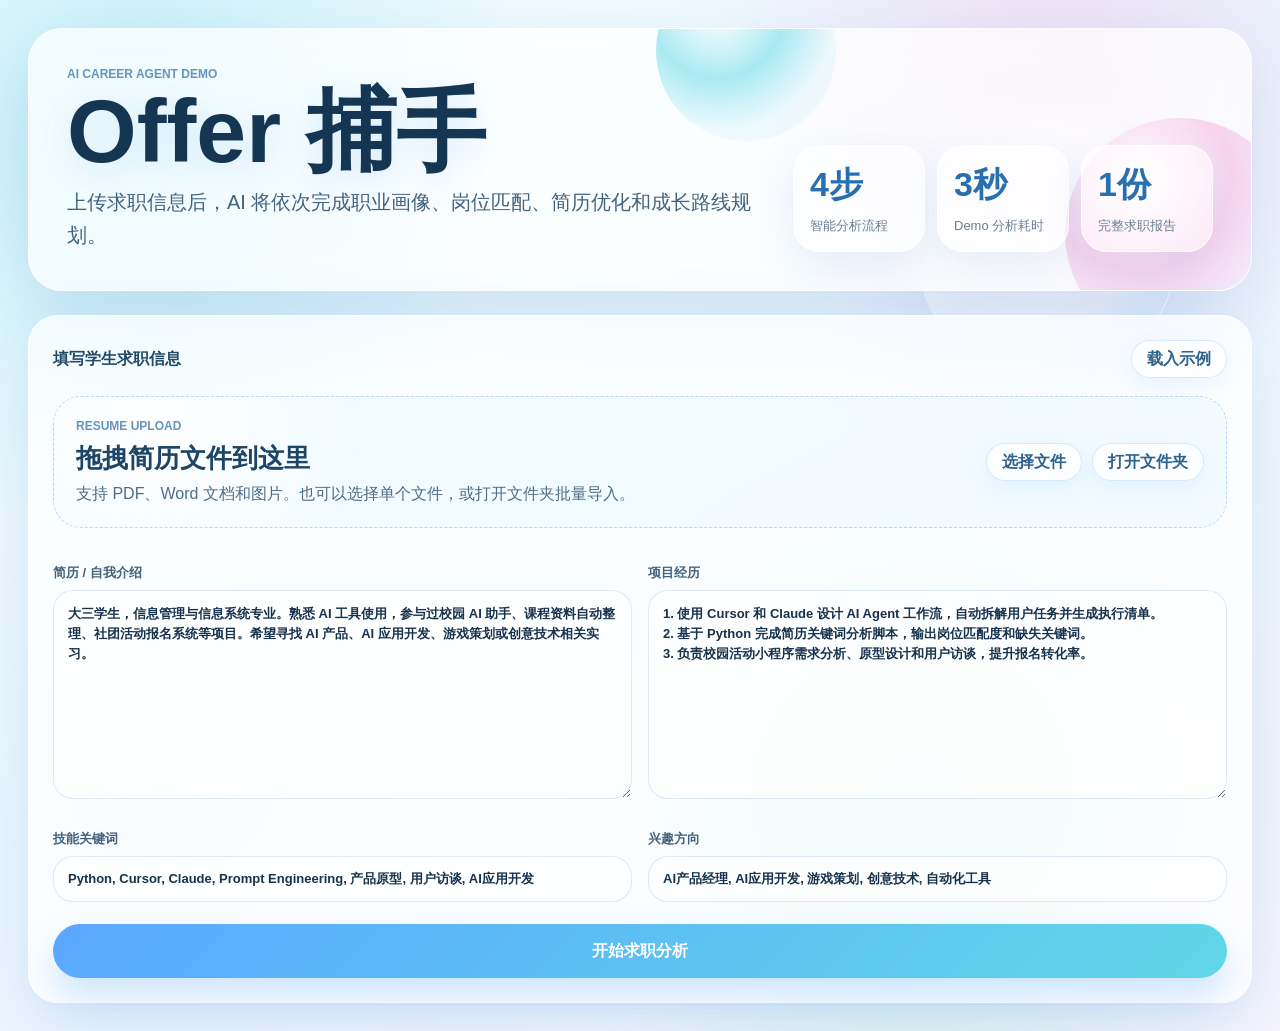
==== commit 968cfa98: "Add resume file upload entry" ====
--- a/index.html
+++ b/index.html
@@ -26,6 +26,22 @@
           <span>填写学生求职信息</span>
           <button id="loadSample" type="button">载入示例</button>
         </div>
+
+        <section class="upload-zone" id="uploadZone" aria-label="resume upload area">
+          <div>
+            <p class="eyebrow">Resume Upload</p>
+            <h2>拖拽简历文件到这里</h2>
+            <p>支持 PDF、Word 文档和图片。也可以选择单个文件，或打开文件夹批量导入。</p>
+          </div>
+          <div class="upload-actions">
+            <button class="ghost-action" id="pickFilesBtn" type="button">选择文件</button>
+            <button class="ghost-action" id="pickFolderBtn" type="button">打开文件夹</button>
+          </div>
+          <input id="resumeFiles" type="file" accept=".pdf,.doc,.docx,.png,.jpg,.jpeg,.webp,.txt" multiple hidden />
+          <input id="resumeFolder" type="file" accept=".pdf,.doc,.docx,.png,.jpg,.jpeg,.webp,.txt" webkitdirectory multiple hidden />
+        </section>
+
+        <div class="file-results" id="fileResults" aria-live="polite"></div>
 
         <div class="input-grid">
           <label>
--- a/styles.css
+++ b/styles.css
@@ -223,6 +223,118 @@
   margin-top: 22px;
 }
 
+.upload-zone {
+  display: grid;
+  grid-template-columns: minmax(0, 1fr) auto;
+  gap: 18px;
+  align-items: center;
+  margin-bottom: 18px;
+  padding: 22px;
+  border: 1px dashed rgba(90, 168, 255, 0.42);
+  border-radius: 28px;
+  background:
+    radial-gradient(circle at 8% 20%, rgba(255, 255, 255, 0.9), transparent 20%),
+    rgba(236, 248, 255, 0.58);
+  box-shadow: inset 0 1px 0 rgba(255, 255, 255, 0.9);
+  transition: transform 160ms ease, border-color 160ms ease, background 160ms ease;
+}
+
+.upload-zone.dragging {
+  transform: translateY(-2px);
+  border-color: rgba(96, 215, 231, 0.9);
+  background: rgba(231, 255, 247, 0.72);
+}
+
+.upload-zone h2 {
+  margin: 0 0 8px;
+  color: #1e4565;
+  font-size: 26px;
+}
+
+.upload-zone p:not(.eyebrow) {
+  margin-bottom: 0;
+  color: #4e6d86;
+}
+
+.upload-actions {
+  display: flex;
+  gap: 10px;
+  flex-wrap: wrap;
+  justify-content: flex-end;
+}
+
+.ghost-action {
+  min-height: 44px;
+  padding: 0 16px;
+  border: 1px solid rgba(90, 168, 255, 0.26);
+  border-radius: 999px;
+  background: rgba(255, 255, 255, 0.72);
+  color: #2f628c;
+  cursor: pointer;
+  font-weight: 900;
+  box-shadow: 0 10px 24px rgba(90, 168, 255, 0.1);
+}
+
+.file-results {
+  display: grid;
+  grid-template-columns: repeat(2, minmax(0, 1fr));
+  gap: 12px;
+  margin-bottom: 18px;
+}
+
+.file-card {
+  display: grid;
+  grid-template-columns: 76px minmax(0, 1fr);
+  gap: 12px;
+  align-items: center;
+  padding: 12px;
+  border: 1px solid rgba(255, 255, 255, 0.72);
+  border-radius: 22px;
+  background: rgba(255, 255, 255, 0.58);
+  box-shadow: var(--soft-shadow);
+}
+
+.file-card img,
+.file-icon {
+  width: 76px;
+  height: 76px;
+  border-radius: 18px;
+}
+
+.file-card img {
+  object-fit: cover;
+}
+
+.file-icon {
+  display: grid;
+  place-items: center;
+  background: linear-gradient(135deg, rgba(90, 168, 255, 0.18), rgba(96, 215, 231, 0.28));
+  color: #3373a8;
+  font-size: 13px;
+  font-weight: 900;
+}
+
+.file-card h3 {
+  overflow: hidden;
+  margin-bottom: 6px;
+  color: #1e4565;
+  font-size: 16px;
+  text-overflow: ellipsis;
+  white-space: nowrap;
+}
+
+.file-card p {
+  margin-bottom: 6px;
+  color: var(--muted);
+  font-size: 13px;
+}
+
+.file-card span {
+  color: #3b987d;
+  font-size: 13px;
+  font-weight: 800;
+}
+
 .input-panel,
 .result-panel {
   border-radius: 30px;
@@ -245,6 +357,7 @@
 }
 
 .panel-title button,
+.ghost-action,
 .tab {
   display: inline-flex;
   align-items: center;
@@ -262,6 +375,7 @@
 }
 
 .panel-title button:hover,
+.ghost-action:hover,
 .tab:hover,
 .primary-action:hover {
   transform: translateY(-2px);
@@ -681,6 +795,8 @@
 
   .hero-metrics,
   .input-grid,
+  .upload-zone,
+  .file-results,
   .score-grid,
   .gap-strip {
     grid-template-columns: repeat(2, minmax(0, 1fr));
@@ -703,6 +819,8 @@
 
   .hero-metrics,
   .input-grid,
+  .upload-zone,
+  .file-results,
   .score-grid,
   .two-column,
   .job-card,
